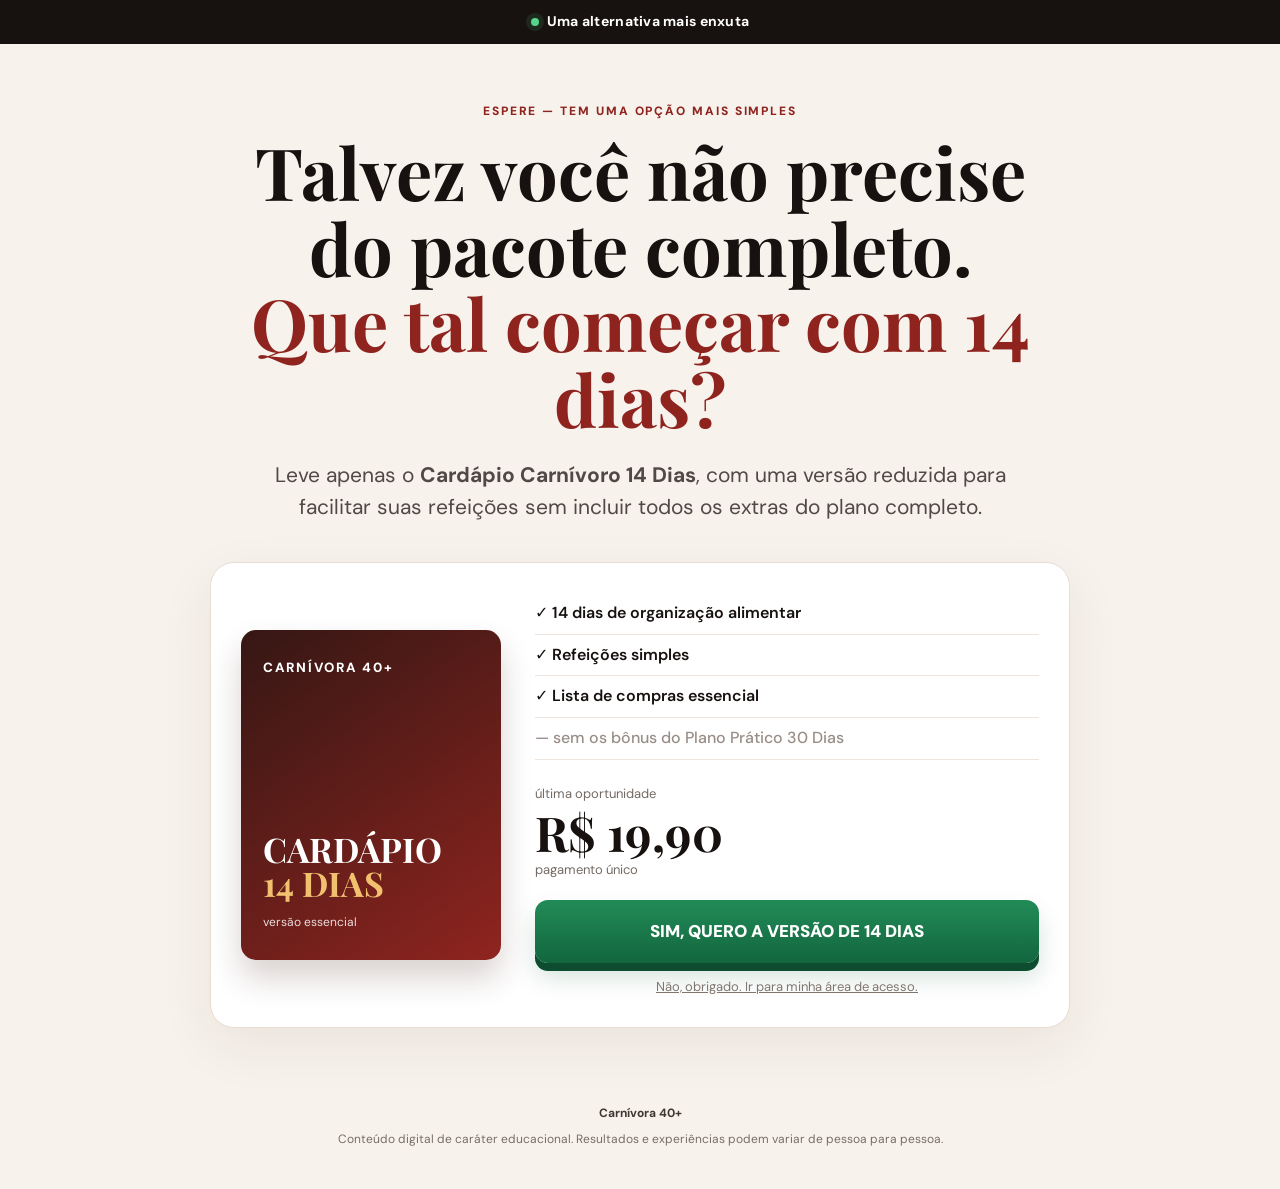
==== downsell.html @ 26356774 "Add files via upload" ====
<!doctype html>
<html lang="pt-BR">
<head>
  <meta charset="utf-8" />
  <meta name="viewport" content="width=device-width, initial-scale=1" />
  <meta name="theme-color" content="#17110f" />
  <title>Última oferta — Carnívora 40+</title>
  <link rel="preconnect" href="https://fonts.googleapis.com">
  <link rel="preconnect" href="https://fonts.gstatic.com" crossorigin>
  <link href="https://fonts.googleapis.com/css2?family=DM+Sans:wght@400;500;600;700;800&family=Playfair+Display:wght@700;800&display=swap" rel="stylesheet">
  <link rel="stylesheet" href="styles.css" />
</head>
<body>
  <div class="topbar"><span class="dot"></span>Uma alternativa mais enxuta</div>
  <main class="downsell-page">
    <section class="hero wrap narrow">
      <div class="eyebrow">ESPERE — TEM UMA OPÇÃO MAIS SIMPLES</div>
      <h1>Talvez você não precise do pacote completo. <span>Que tal começar com 14 dias?</span></h1>
      <p class="lead">Leve apenas o <strong>Cardápio Carnívoro 14 Dias</strong>, com uma versão reduzida para facilitar suas refeições sem incluir todos os extras do plano completo.</p>
      <div class="downsell-card">
        <div class="mini-cover"><small>CARNÍVORA 40+</small><b>CARDÁPIO<br><strong>14 DIAS</strong></b><span>versão essencial</span></div>
        <div class="downsell-copy">
          <ul>
            <li>✓ 14 dias de organização alimentar</li>
            <li>✓ Refeições simples</li>
            <li>✓ Lista de compras essencial</li>
            <li class="off">— sem os bônus do Plano Prático 30 Dias</li>
          </ul>
          <div class="price"><span>última oportunidade</span><strong>R$ 19,90</strong><small>pagamento único</small></div>
          <a class="cta" id="downsellButton" href="#" rel="nofollow">SIM, QUERO A VERSÃO DE 14 DIAS</a>
          <a class="decline" id="finalDecline" href="#">Não, obrigado. Ir para minha área de acesso.</a>
        </div>
      </div>
    </section>
  </main>
  <footer><div class="wrap"><b>Carnívora 40+</b><p>Conteúdo digital de caráter educacional. Resultados e experiências podem variar de pessoa para pessoa.</p></div></footer>
  <script src="app.js"></script>
</body>
</html>
---- styles.css ----
:root{--bg:#f7f2ec;--paper:#fffdf9;--ink:#17110f;--muted:#756b65;--line:#e8ddd4;--accent:#8f241f;--green:#157347}
*{box-sizing:border-box}html{scroll-behavior:smooth}body{margin:0;background:var(--bg);color:var(--ink);font-family:"DM Sans",system-ui,-apple-system,Segoe UI,sans-serif;line-height:1.55}a{color:inherit}.wrap{width:min(1120px,calc(100% - 36px));margin:auto}.narrow{width:min(860px,calc(100% - 36px))}.topbar{background:#17110f;color:#fff;text-align:center;font-weight:700;font-size:14px;padding:11px 16px;letter-spacing:.02em}.dot{display:inline-block;width:8px;height:8px;border-radius:50%;background:#55d68c;margin-right:8px;box-shadow:0 0 0 5px rgba(85,214,140,.12)}.hero{padding:54px 0 48px;text-align:center}.eyebrow,.section-label{display:inline-block;color:var(--accent);font-size:12px;font-weight:800;letter-spacing:.16em;margin-bottom:14px}h1,h2{font-family:"Playfair Display",Georgia,serif;line-height:1.05;margin:0 auto}h1{font-size:clamp(38px,6vw,72px);max-width:980px}h1 span{display:block;color:var(--accent)}.lead{max-width:790px;margin:22px auto 0;color:#514945;font-size:clamp(17px,2vw,21px)}.hero-grid{margin:44px auto 28px;display:grid;grid-template-columns:1fr 1fr;align-items:center;gap:44px;text-align:left}.mockup{position:relative;min-height:370px;display:flex;align-items:center;justify-content:center}.mockup-shadow{position:absolute;width:70%;height:45px;border-radius:50%;background:rgba(42,22,15,.14);filter:blur(14px);bottom:28px}.book{position:absolute;width:250px;aspect-ratio:.72;border-radius:12px;padding:30px 24px;color:#fff;box-shadow:0 22px 45px rgba(49,29,18,.22);display:flex;flex-direction:column}.book small{font-weight:800;letter-spacing:.14em}.book b{font-family:"Playfair Display",serif;font-size:32px;line-height:1.04;margin:auto 0 14px}.book b strong{color:#f1c16f}.book span{font-size:12px;opacity:.85}.book-front{z-index:2;background:linear-gradient(145deg,#351714,#8f241f);transform:rotate(-2deg) translateX(34px)}.book-back{z-index:1;background:linear-gradient(145deg,#473528,#1d1815);transform:rotate(8deg) translateX(-58px) translateY(18px)}.benefits{display:grid;gap:13px}.benefit{background:rgba(255,255,255,.7);border:1px solid var(--line);border-radius:16px;padding:18px;display:flex;gap:14px}.benefit>span{width:30px;height:30px;min-width:30px;display:grid;place-items:center;border-radius:50%;background:#e8f6ee;color:var(--green);font-weight:900}.benefit b{font-size:17px}.benefit p{margin:3px 0 0;color:var(--muted);font-size:14px}.offer-card{max-width:680px;margin:20px auto 0;background:var(--paper);border:1px solid var(--line);border-radius:24px;padding:28px;box-shadow:0 18px 55px rgba(73,40,24,.08)}.mini{font-size:12px;font-weight:900;letter-spacing:.14em;color:var(--accent);margin:0 0 12px}.price{display:flex;flex-direction:column;align-items:center}.price span,.price small{color:var(--muted);font-size:13px}.price strong{font-family:"Playfair Display",serif;font-size:48px;line-height:1;margin:4px 0}.cta{display:block;text-decoration:none;background:linear-gradient(180deg,#228b57,#12663e);color:#fff;border-radius:13px;padding:18px;margin:20px auto 10px;font-size:17px;font-weight:900;text-align:center;box-shadow:0 8px 0 #0d4c2e,0 14px 25px rgba(15,96,58,.18);transition:.18s ease}.cta:hover{transform:translateY(-1px);filter:brightness(1.04)}.cta small{display:block;font-size:12px;font-weight:600;opacity:.85;margin-top:2px}.secure{font-size:12px;color:var(--muted);margin-top:14px}.decline{display:inline-block;margin-top:14px;color:#81766f;font-size:13px;text-decoration:underline}.section{padding:72px 0}.soft{background:#efe6de;border-block:1px solid #e5d7cc}.section h2{font-size:clamp(34px,5vw,52px);text-align:center;max-width:800px}.center-copy{text-align:center;color:var(--muted);max-width:720px;margin:18px auto 0;font-size:17px}.compare{margin:34px auto 0;display:grid;grid-template-columns:1fr auto 1fr;align-items:center;gap:18px}.compare-box{border-radius:18px;padding:23px;background:#fff;border:1px solid var(--line)}.compare-box span{font-size:11px;font-weight:900;letter-spacing:.12em}.compare-box p{margin:10px 0 0}.compare-box.muted{color:#7b716b}.compare-box.strong{border:2px solid #b68a58;box-shadow:0 14px 35px rgba(94,59,26,.08)}.compare-box.strong span{color:#8c5d27}.compare-arrow{font-size:30px;color:#9e8d82}.contents{display:grid;grid-template-columns:1fr 1fr;gap:16px;margin-top:34px}.contents article{background:#fff;border:1px solid var(--line);border-radius:18px;padding:24px}.contents article>div{color:var(--accent);font-size:12px;font-weight:900;letter-spacing:.12em}.contents h3{font-size:20px;margin:8px 0 7px}.contents p{margin:0;color:var(--muted)}.final-box{margin-top:38px;text-align:center;padding:34px;background:#17110f;color:#fff;border-radius:24px}.final-box h2{font-size:38px}.final-box p{color:#cfc3bb}.final-price{font-family:"Playfair Display",serif;font-size:48px;color:#f1c16f}.final-box .cta{max-width:560px}.final-box .decline{color:#a99c94}footer{padding:28px 0 40px;color:#776d67;text-align:center;font-size:12px}footer b{color:#403733}footer p{max-width:720px;margin:8px auto 0}.downsell-page{min-height:78vh}.downsell-card{margin:38px auto 0;background:#fff;border:1px solid var(--line);border-radius:24px;padding:30px;display:grid;grid-template-columns:260px 1fr;gap:34px;align-items:center;text-align:left;box-shadow:0 18px 55px rgba(73,40,24,.07)}.mini-cover{min-height:330px;padding:28px 22px;color:#fff;border-radius:15px;background:linear-gradient(145deg,#351714,#8f241f);display:flex;flex-direction:column;box-shadow:0 18px 32px rgba(66,31,20,.2)}.mini-cover small{font-weight:800;letter-spacing:.13em}.mini-cover b{font-family:"Playfair Display",serif;font-size:34px;line-height:1.02;margin:auto 0 12px}.mini-cover b strong{color:#f1c16f}.mini-cover span{font-size:12px;opacity:.85}.downsell-copy ul{padding:0;margin:0;list-style:none}.downsell-copy li{padding:8px 0;border-bottom:1px solid #eee4dc;font-weight:600}.downsell-copy li.off{color:#998e87;font-weight:500}.downsell-copy .price{align-items:flex-start;margin-top:24px}.downsell-copy .cta{margin-left:0}.downsell-copy .decline{display:block;text-align:center}@media (max-width:760px){.hero{padding-top:38px}.hero-grid{grid-template-columns:1fr;gap:12px;margin-top:28px}.mockup{min-height:310px}.book{width:205px;padding:24px 18px}.book b{font-size:27px}.benefit{padding:15px}.offer-card{padding:22px 16px;border-radius:18px}.price strong{font-size:43px}.compare{grid-template-columns:1fr;gap:10px}.compare-arrow{transform:rotate(90deg)}.contents{grid-template-columns:1fr}.section{padding:54px 0}.final-box{padding:28px 18px}.final-box h2{font-size:34px}.downsell-card{grid-template-columns:1fr;padding:20px}.mini-cover{min-height:270px;max-width:215px;width:100%;margin:auto}}
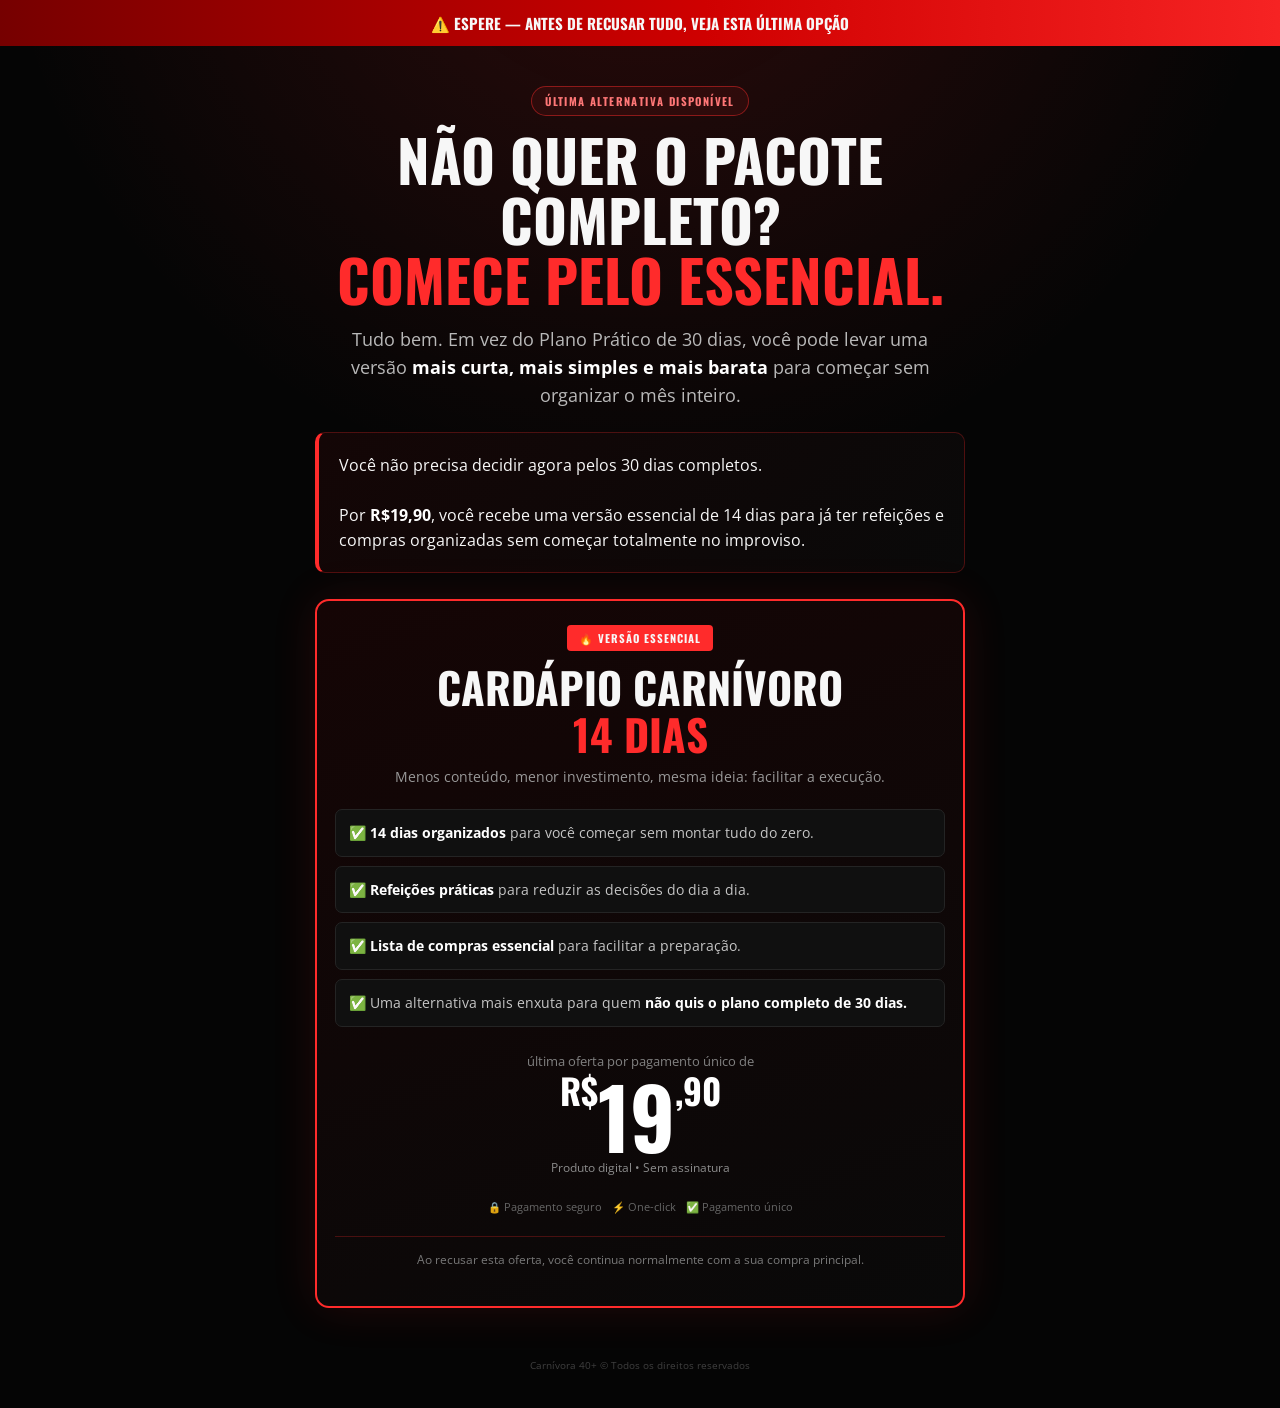
==== commit 7db05273: "Add files via upload" ====
--- a/downsell.html
+++ b/downsell.html
@@ -1,39 +1,177 @@
 <!doctype html>
 <html lang="pt-BR">
 <head>
-  <meta charset="utf-8" />
-  <meta name="viewport" content="width=device-width, initial-scale=1" />
-  <meta name="theme-color" content="#17110f" />
-  <title>Última oferta — Carnívora 40+</title>
+  <meta charset="utf-8">
+  <meta name="viewport" content="width=device-width, initial-scale=1">
+  <meta name="theme-color" content="#050505">
+  <title>Última opção — Carnívora 40+</title>
   <link rel="preconnect" href="https://fonts.googleapis.com">
   <link rel="preconnect" href="https://fonts.gstatic.com" crossorigin>
-  <link href="https://fonts.googleapis.com/css2?family=DM+Sans:wght@400;500;600;700;800&family=Playfair+Display:wght@700;800&display=swap" rel="stylesheet">
-  <link rel="stylesheet" href="styles.css" />
+  <link href="https://fonts.googleapis.com/css2?family=Oswald:wght@500;600;700&family=Open+Sans:wght@400;600;700;800&display=swap" rel="stylesheet">
+
+  <!-- Meta Pixel: mesmo ID do funil atual -->
+  <script>
+  !function(f,b,e,v,n,t,s)
+  {if(f.fbq)return;n=f.fbq=function(){n.callMethod?
+  n.callMethod.apply(n,arguments):n.queue.push(arguments)};
+  if(!f._fbq)f._fbq=n;n.push=n;n.loaded=!0;n.version='2.0';
+  n.queue=[];t=b.createElement(e);t.async=!0;
+  t.src=v;s=b.getElementsByTagName(e)[0];
+  s.parentNode.insertBefore(t,s)}(window,document,'script',
+  'https://connect.facebook.net/en_US/fbevents.js');
+  fbq('init','1253168553664712');
+  fbq('track','PageView');
+  fbq('trackCustom','DownsellView',{product:'Carnivora 40+ Downsell 14 Dias'});
+  </script>
+
+  <style>
+    *,*::before,*::after{box-sizing:border-box;margin:0;padding:0}
+    :root{
+      --bg:#050505;--panel:#0d0d0d;--red:#ff2b2b;--red2:#b90000;
+      --gold:#ffc928;--white:#f7f7f7;--muted:#9b9b9b;--green:#24d66e;
+      --head:'Oswald',sans-serif;--body:'Open Sans',sans-serif;
+    }
+    body{background:var(--bg);color:var(--white);font-family:var(--body);line-height:1.55}
+    .wrap{width:min(650px,calc(100% - 34px));margin:auto}
+    .alert{
+      padding:13px 14px;text-align:center;text-transform:uppercase;
+      font:700 clamp(12px,3.5vw,15px)/1.35 var(--head);
+      background:linear-gradient(90deg,#760000,#cf0000,#ff2b2b,#cf0000,#760000);
+      background-size:220% 100%;animation:bar 3s linear infinite
+    }
+    @keyframes bar{to{background-position:220% 0}}
+    .hero{
+      padding:40px 0 26px;text-align:center;
+      background:radial-gradient(circle at 50% -15%,rgba(255,43,43,.16),transparent 40%),#050505
+    }
+    .badge{
+      display:inline-block;padding:6px 13px;border-radius:999px;margin-bottom:14px;
+      border:1px solid rgba(255,43,43,.45);background:rgba(255,43,43,.08);
+      color:#ff7777;font:700 11px var(--head);letter-spacing:1.4px;text-transform:uppercase
+    }
+    h1,h2{font-family:var(--head);text-transform:uppercase}
+    h1{font-size:clamp(34px,9vw,58px);line-height:1.03}
+    h1 span{color:var(--red)}
+    .lead{max-width:580px;margin:17px auto 0;color:#b9b9b9;font-size:clamp(15px,4vw,18px)}
+    .lead strong{color:#fff}
+    .box{
+      margin:22px auto 0;padding:20px;border-radius:10px;
+      border:1px solid rgba(255,43,43,.26);border-left:4px solid var(--red);
+      background:linear-gradient(135deg,#140606,#090909);text-align:left
+    }
+    .box strong{color:#fff}
+    .product{
+      margin:26px auto 0;padding:24px 18px;border:2px solid var(--red);border-radius:14px;
+      background:linear-gradient(160deg,#150505,#090909);text-align:center;
+      box-shadow:0 0 45px rgba(255,43,43,.12)
+    }
+    .product .tag{
+      display:inline-block;background:var(--red);padding:5px 12px;border-radius:4px;
+      font:700 11px var(--head);text-transform:uppercase;letter-spacing:1px;margin-bottom:13px
+    }
+    .product h2{font-size:clamp(27px,7vw,43px);line-height:1.08}
+    .product h2 span{color:var(--red)}
+    .product .sub{color:#999;margin-top:9px;font-size:14px}
+    ul{list-style:none;margin:21px 0 0;display:grid;gap:9px;text-align:left}
+    li{padding:12px 13px;border-radius:7px;background:#101010;border:1px solid #242424;color:#c5c5c5;font-size:14px}
+    li b{color:#fff}
+    .price-label{margin-top:24px;color:#818181;font-size:13px}
+    .price{font:700 clamp(58px,16vw,84px)/1 var(--head);margin:2px 0;color:#fff}
+    .price small{font-size:.42em;vertical-align:top}
+    .once{font-size:12px;color:#8b8b8b}
+    .wiapy-wrap{max-width:540px;margin:22px auto 0}
+    #wiapy_upsell{width:100%}
+    #wiapy_upsell button,#wiapy_upsell a{
+      font-family:var(--head)!important;text-transform:uppercase;font-weight:700!important
+    }
+    .micro{display:flex;justify-content:center;gap:10px;flex-wrap:wrap;color:#666;font-size:10.5px;margin:14px 0}
+    .warning{
+      margin-top:20px;padding:14px;border-top:1px solid rgba(255,43,43,.25);
+      color:#777;font-size:11.5px;text-align:center
+    }
+    footer{text-align:center;padding:24px 16px 34px;color:#3f3f3f;font-size:10px}
+  </style>
 </head>
 <body>
-  <div class="topbar"><span class="dot"></span>Uma alternativa mais enxuta</div>
-  <main class="downsell-page">
-    <section class="hero wrap narrow">
-      <div class="eyebrow">ESPERE — TEM UMA OPÇÃO MAIS SIMPLES</div>
-      <h1>Talvez você não precise do pacote completo. <span>Que tal começar com 14 dias?</span></h1>
-      <p class="lead">Leve apenas o <strong>Cardápio Carnívoro 14 Dias</strong>, com uma versão reduzida para facilitar suas refeições sem incluir todos os extras do plano completo.</p>
-      <div class="downsell-card">
-        <div class="mini-cover"><small>CARNÍVORA 40+</small><b>CARDÁPIO<br><strong>14 DIAS</strong></b><span>versão essencial</span></div>
-        <div class="downsell-copy">
-          <ul>
-            <li>✓ 14 dias de organização alimentar</li>
-            <li>✓ Refeições simples</li>
-            <li>✓ Lista de compras essencial</li>
-            <li class="off">— sem os bônus do Plano Prático 30 Dias</li>
-          </ul>
-          <div class="price"><span>última oportunidade</span><strong>R$ 19,90</strong><small>pagamento único</small></div>
-          <a class="cta" id="downsellButton" href="#" rel="nofollow">SIM, QUERO A VERSÃO DE 14 DIAS</a>
-          <a class="decline" id="finalDecline" href="#">Não, obrigado. Ir para minha área de acesso.</a>
+
+  <div class="alert">
+    ⚠️ ESPERE — ANTES DE RECUSAR TUDO, VEJA ESTA ÚLTIMA OPÇÃO
+  </div>
+
+  <main class="hero">
+    <div class="wrap">
+      <div class="badge">Última alternativa disponível</div>
+
+      <h1>
+        NÃO QUER O PACOTE COMPLETO?<br>
+        <span>COMECE PELO ESSENCIAL.</span>
+      </h1>
+
+      <p class="lead">
+        Tudo bem. Em vez do Plano Prático de 30 dias, você pode levar uma versão
+        <strong>mais curta, mais simples e mais barata</strong> para começar sem organizar o mês inteiro.
+      </p>
+
+      <div class="box">
+        Você não precisa decidir agora pelos 30 dias completos.
+        <br><br>
+        Por <strong>R$19,90</strong>, você recebe uma versão essencial de 14 dias para já ter
+        refeições e compras organizadas sem começar totalmente no improviso.
+      </div>
+
+      <section class="product">
+        <span class="tag">🔥 Versão Essencial</span>
+        <h2>CARDÁPIO CARNÍVORO<br><span>14 DIAS</span></h2>
+        <p class="sub">Menos conteúdo, menor investimento, mesma ideia: facilitar a execução.</p>
+
+        <ul>
+          <li>✅ <b>14 dias organizados</b> para você começar sem montar tudo do zero.</li>
+          <li>✅ <b>Refeições práticas</b> para reduzir as decisões do dia a dia.</li>
+          <li>✅ <b>Lista de compras essencial</b> para facilitar a preparação.</li>
+          <li>✅ Uma alternativa mais enxuta para quem <b>não quis o plano completo de 30 dias.</b></li>
+        </ul>
+
+        <p class="price-label">última oferta por pagamento único de</p>
+        <div class="price"><small>R$</small>19<small>,90</small></div>
+        <p class="once">Produto digital • Sem assinatura</p>
+
+        <div class="wiapy-wrap">
+          <div id="wiapy_upsell"></div>
         </div>
-      </div>
-    </section>
+
+        <div class="micro">
+          <span>🔒 Pagamento seguro</span>
+          <span>⚡ One-click</span>
+          <span>✅ Pagamento único</span>
+        </div>
+
+        <div class="warning">
+          Ao recusar esta oferta, você continua normalmente com a sua compra principal.
+        </div>
+      </section>
+    </div>
   </main>
-  <footer><div class="wrap"><b>Carnívora 40+</b><p>Conteúdo digital de caráter educacional. Resultados e experiências podem variar de pessoa para pessoa.</p></div></footer>
-  <script src="app.js"></script>
+
+  <footer>
+    Carnívora 40+ © Todos os direitos reservados
+  </footer>
+
+  <!-- WIAPY ONE-CLICK — DOWNSELL -->
+  <script src="https://wiapy.com/sell/1.0.0/sell.min.js"></script>
+  <script>
+    initWiapyUpsell({
+        linkUrl: "https://pay.wiapy.com/checkout/6a39f01c69a66255736a81a2",
+        linkText: "🔥 SIM! QUERO A VERSÃO ESSENCIAL DE 14 DIAS",
+        styles: {
+            backgroundColor: "#e10b0b",
+            hoverBackgroundColor: "#b80000",
+            fontSize: "18px",
+            borderRadius: "8px"
+        },
+        refusalLinkUrl: "https://wiapy.com/login",
+        refusalLinkText: "Não, obrigado. Quero seguir apenas com minha compra principal.",
+        refusalLinkColor: "#666666"
+    });
+  </script>
 </body>
 </html>
